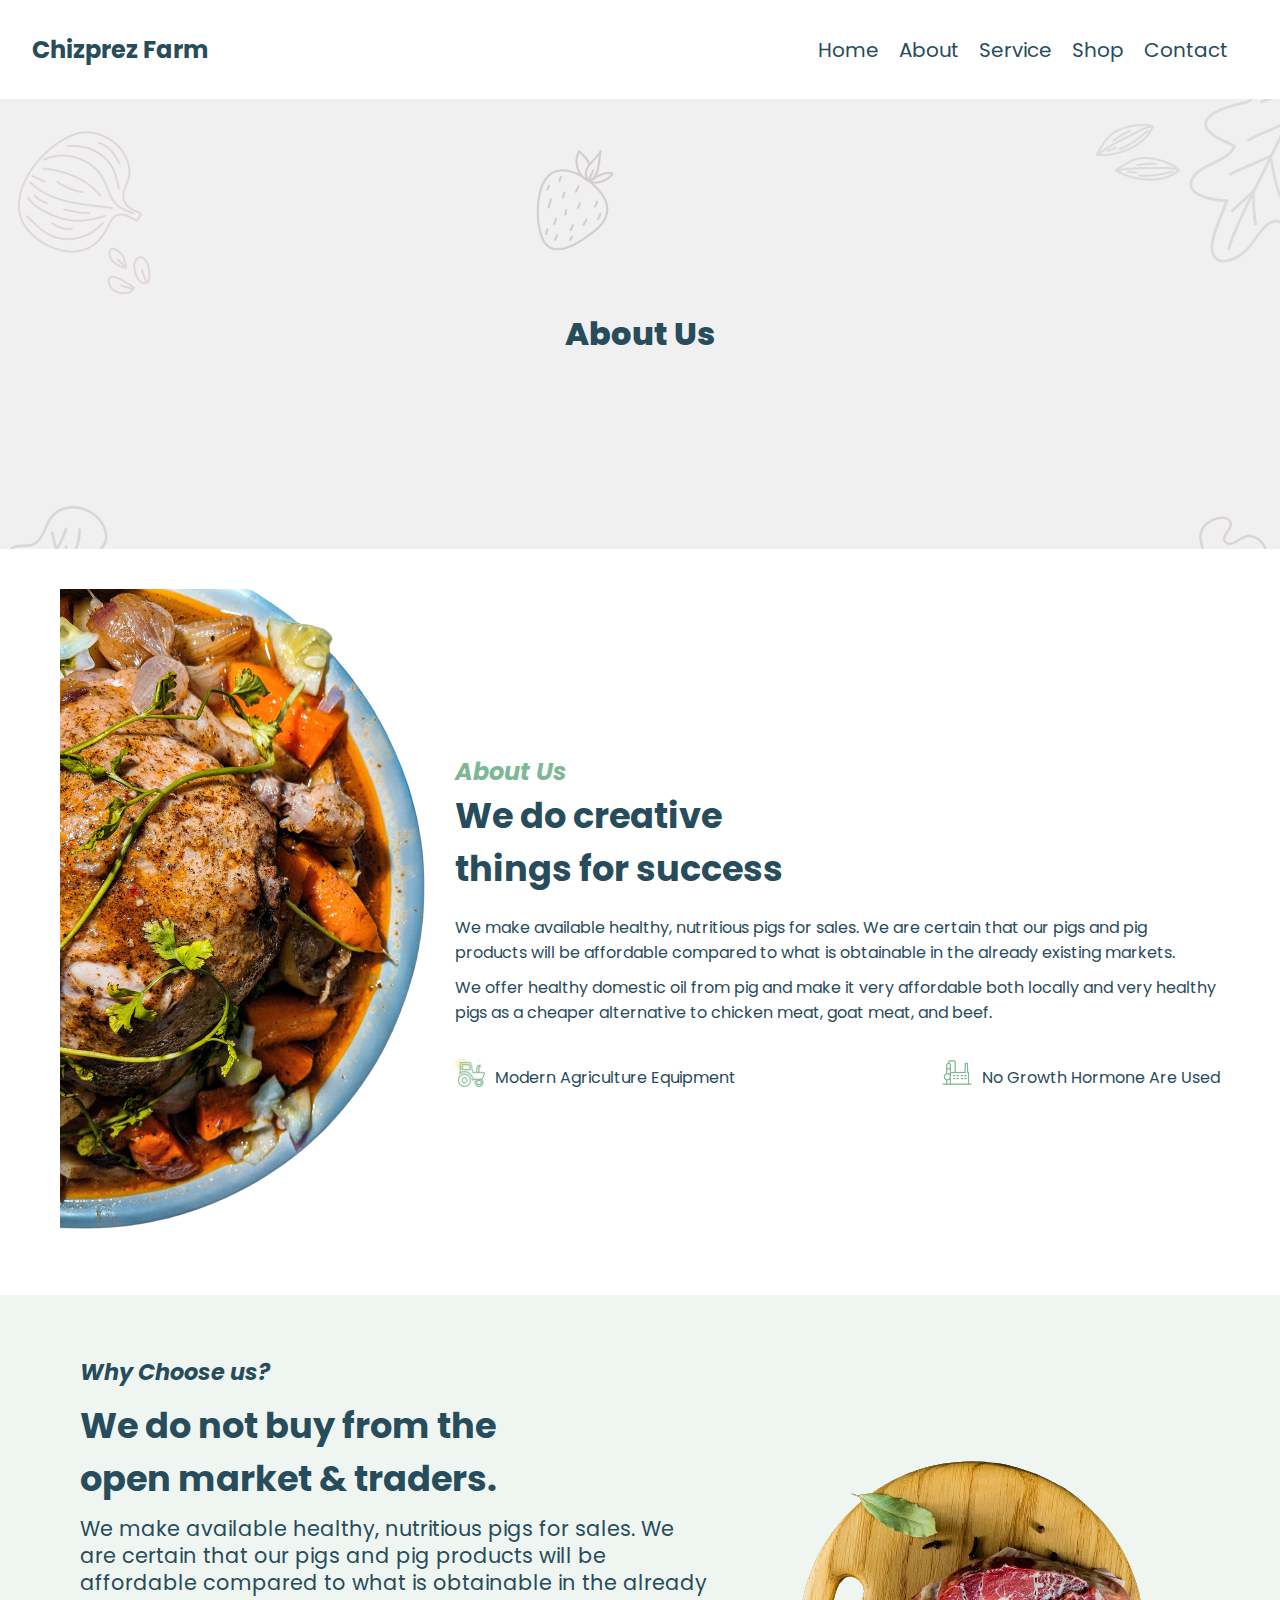
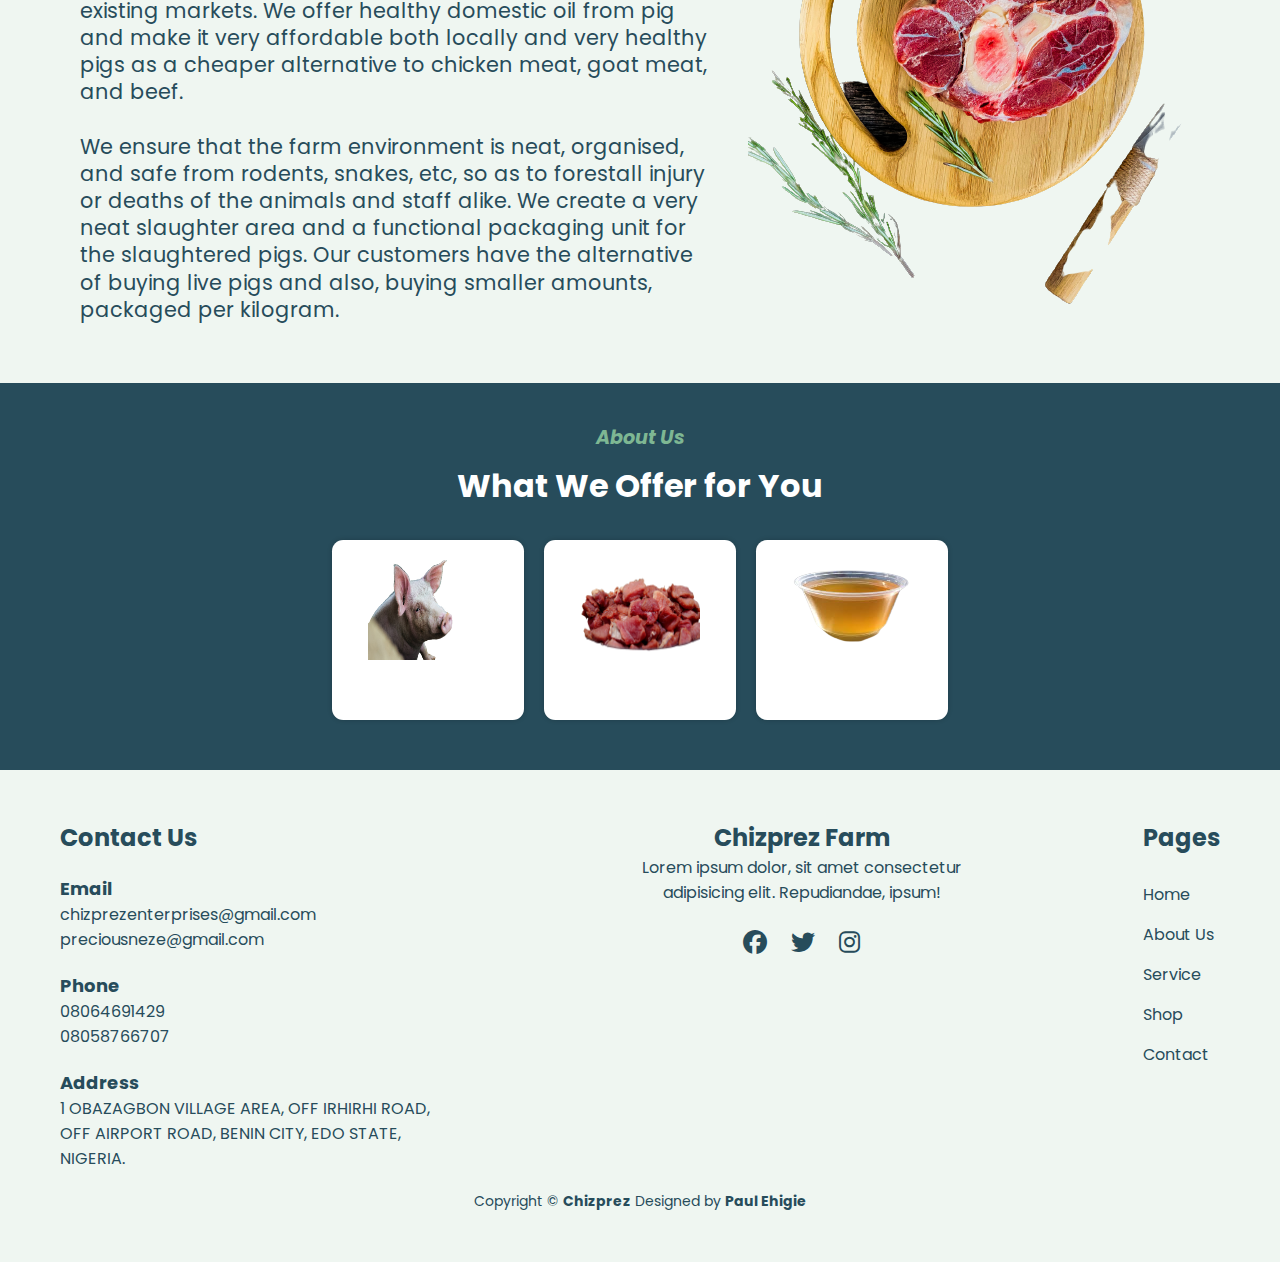
==== about.html @ ef642c14 "pushing the about page finished codes to the repo" ====
<!DOCTYPE html>
<html lang="en">
  <head>
    <meta charset="UTF-8" />
    <meta name="viewport" content="width=device-width, initial-scale=1.0" />
    <title>About Us</title>
    <link
      rel="stylesheet"
      href="https://cdnjs.cloudflare.com/ajax/libs/font-awesome/6.4.0/css/all.min.css"
    />

    <link rel="stylesheet" href="./styles/about.css" />
  </head>
  <body>
    <!-- Navbar -->
    <div class="nav-container">
      <header>
        <nav>
          <div class="logo">
            <h3>Chizprez Farm</h3>
          </div>

          <div class="menu">
            <ul class="menu-links">
              <li><a href="index.html">Home</a></li>
              <li><a href="#">About</a></li>
              <li><a href="#">Service</a></li>
              <li><a href="#">Shop</a></li>
              <li><a href="#">Contact</a></li>
            </ul>
          </div>

          <div class="hamburger-menu">
            <span class="bar"></span>
            <span class="bar"></span>
            <span class="bar"></span>
          </div>
        </nav>
      </header>
    </div>

    <!-- Hero Section -->
    <div class="hero-container">
      <div class="hero">
        <h1>About Us</h1>
      </div>
    </div>

    <!-- About Us Section -->
    <div class="about-container">
      <div class="container">
        <img src="./Images/hero.png" alt="image" />

        <div class="text">
          <h3>About Us</h3>
          <h2>
            We do creative <br />
            things for success
          </h2>

          <p>
            We make available healthy, nutritious pigs for sales. We are certain
            that our pigs and pig products will be affordable compared to what
            is obtainable in the already existing markets.
          </p>

          <p>
            We offer healthy domestic oil from pig and make it very affordable
            both locally and very healthy pigs as a cheaper alternative to
            chicken meat, goat meat, and beef.
          </p>

          <div class="more-info">
            <div class="info">
              <img src="./Images/Icon (4).svg" alt="icon" />
              <p>Modern Agriculture Equipment</p>
            </div>

            <div class="info">
              <img src="./Images/Chemical Plant.png" alt="icon" />
              <p>No growth hormone are used</p>
            </div>
          </div>
        </div>
      </div>
    </div>

    <!-- Why Choose Us -->
    <div class="choose-container">
      <div class="why-us">
        <div class="left-text">
          <h3>Why Choose us?</h3>

          <h1>
            We do not buy from the <br />
            open market & traders.
          </h1>

          <p>
            We make available healthy, nutritious pigs for sales. We are certain
            that our pigs and pig products will be affordable compared to what
            is obtainable in the already existing markets. We offer healthy
            domestic oil from pig and make it very affordable both locally and
            very healthy pigs as a cheaper alternative to chicken meat, goat
            meat, and beef. <br />
            <br />We ensure that the farm environment is neat, organised, and
            safe from rodents, snakes, etc, so as to forestall injury or deaths
            of the animals and staff alike. We create a very neat slaughter area
            and a functional packaging unit for the slaughtered pigs. Our
            customers have the alternative of buying live pigs and also, buying
            smaller amounts, packaged per kilogram.
          </p>
        </div>

        <img src="./Images/image.png" alt="pork" />
      </div>
    </div>

    <!-- What we offer section -->
    <div class="offer-container">
      <div class="offer">
        <h4>About Us</h4>
        <h1>What We Offer for You</h1>

        <div class="card-container">
          <div class="card">
            <div class="card-detail">
              <img src="./Images/pig 2.png" alt="" pig />
              <p>Pig</p>
            </div>
          </div>

          <div class="card">
            <div class="card-detail">
              <img src="./Images/pork.png" alt="" pig />
              <p>Pork</p>
            </div>
          </div>

          <div class="card">
            <div class="card-detail">
              <img src="./Images/pork oil.png" alt="" pig />
              <p>Pork Oil</p>
            </div>
          </div>
        </div>
      </div>
    </div>

    <!-- Footer Section -->
    <footer>
      <div class="footer-container">
        <div class="footer-info">
          <h2>Contact Us</h2>

          <div class="detail">
            <h5>Email</h5>
            <p>
              chizprezenterprises@gmail.com <br />
              preciousneze@gmail.com
            </p>
          </div>

          <div class="detail">
            <h5>Phone</h5>
            <p>08064691429 <br />08058766707</p>
          </div>

          <div class="detail">
            <h5>Address</h5>
            <p>
              1 OBAZAGBON VILLAGE AREA, OFF IRHIRHI ROAD, <br />
              OFF AIRPORT ROAD, BENIN CITY, EDO STATE, NIGERIA.
            </p>
          </div>
        </div>

        <div class="social-icon">
          <div class="logo">
            <h3>Chizprez Farm</h3>
          </div>

          <p>
            Lorem ipsum dolor, sit amet consectetur adipisicing elit.
            Repudiandae, ipsum!
          </p>

          <div class="icon">
            <span><i class="fa-brands fa-facebook"></i></span>
            <span><i class="fa-brands fa-twitter"></i></span>
            <span><i class="fa-brands fa-instagram"></i></span>
          </div>
        </div>

        <div class="pages">
          <h2>Pages</h2>
          <p><a href="index.html">Home</a></p>
          <p><a href="#">About Us</a></p>
          <p><a href="#">Service</a></p>
          <p><a href="#">Shop</a></p>
          <p><a href="#">Contact</a></p>
        </div>
      </div>

      <div class="copyright">
        <p>
          Copyright &copy; <span>Chizprez</span> Designed by
          <span
            ><a href="https://www.linkedin.com/in/paulehigie"
              >Paul Ehigie</a
            ></span
          >
        </p>
      </div>
    </footer>

    <script src="index.js"></script>
  </body>
</html>
---- styles/about.css ----
@import url("https://fonts.googleapis.com/css2?family=Montserrat:ital,wght@1,300&family=Poppins:wght@300;500&family=Quicksand&display=swap");

* {
    margin: 0;
    padding: 0;
    box-sizing: border-box;
}

:root {
    --darkgray: #274c5b;
    --white: hsl(0, 0%, 100%);
    --lightash: #7eb793;
    --lightpurple: #d4d4de;
    --gray: #525c60;
    --lightgray: #eff6f1;
}

a {
    text-decoration: none;
}

body {
    color: var(--darkgray);
    font-family: "Poppins", sans-serif;
    background-color: var(--white);
}

/* Nabar Section Styling */
.nav-container {
    background-color: var(--white);
    color: var(--darkgray);
    padding: 2rem;
}

nav {
    display: flex;
    justify-content: space-between;
    align-items: center;
}

.logo h3 {
    font-size: 24px;
    font-weight: bold;
}

.menu ul {
    list-style: none;
    display: flex;
}

.menu li {
    margin-right: 20px;
}

.menu a {
    text-decoration: none;
    color: var(--darkgray);
    /* font-weight: bold; */
    font-size: 20px;
}

.hamburger-menu {
    display: none;
    cursor: pointer;
}

.hamburger-menu .bar {
    width: 25px;
    height: 3px;
    margin: 5px;
    background-color: #333;
    transition: all 0.3s ease-in-out;
    display: block;
}

/* About Us Styling */
.hero-container {
    display: flex;
    justify-content: center;
    align-items: center;
    background-color: #f0f0f0;
    padding: 20px;
    background-image: url('../Images/Background.png');
    background-repeat: no-repeat;
    background-size: cover;
    height: 50vh;
}

.hero h1 {
    font-size: 2rem;
    margin-top: 20px;
    color: var(--darkgray);
    text-align: center;
    font-weight: 800;
}

/* About Section Styling */
.about-container {
    background-color: var(--white);
    padding: 20px;
}

.container {
    display: flex;
    flex-wrap: wrap;
    justify-content: center;
    align-items: center;
    max-width: 1200px;
    margin: 0 auto;
    padding: 20px;
}

.container img {
    max-width: 100%;
    height: auto;
    margin-right: 20px;
}

.text {
    flex: 1;
    text-align: left;
}

.text h3 {
    font-size: 1.5rem;
    font-style: italic;
    color: var(--lightash);
}

.text h2 {
    font-size: 2.2rem;
}

.text p {
    margin-top: 10px;
    font-size: 1rem;
}

.more-info {
    display: flex;
    flex-wrap: wrap;
    justify-content: space-between;
    margin-top: 20px;
}

.info {
    display: flex;
    align-items: center;
    margin-top: 10px;
}

.info img {
    width: 30px;
    margin-right: 10px;
}

.info p {
    font-size: 1rem;
    text-transform: capitalize;
}

/*Choose Us Section Styling */
.choose-container {
    background-color: var(--lightgray);
    padding: 20px;
}

.why-us {
    display: flex;
    flex-wrap: wrap;
    justify-content: center;
    align-items: center;
    max-width: 1200px;
    margin: 0 auto;
    padding: 20px;
}

.left-text {
    flex: 1;
    text-align: left;
    padding: 20px;
}

.left-text h3 {
    font-size: 1.4rem;
    font-style: italic;
}

.left-text h1 {
    font-size: 2.2rem;
    margin-top: 10px;
}

.left-text p {
    font-size: 1.3rem;
    margin-top: 10px;
    line-height: 1.7rem;
}

.why-us img {
    max-width: 100%;
    height: auto;
    margin-left: 20px;
}

/* Offer Section  Styling*/
.offer-container {
    background-color: var(--darkgray);
    padding: 20px;
}

.offer {
    display: flex;
    flex-direction: column;
    justify-content: center;
    align-items: center;
    text-align: center;
    max-width: 1200px;
    margin: 0 auto;
    padding: 20px;
}

.offer h4 {
    font-size: 1.2rem;
    color: var(--lightash);
    font-style: italic;
}

.offer h1 {
    font-size: 2rem;
    margin-top: 10px;
    color: var(--white);
}

.card-container {
    display: flex;
    justify-content: center;
    align-items: center;
    margin-top: 20px;
}

.card {
    flex: 1;
    padding: 20px;
    text-align: center;
    background-color: var(--white);
    margin: 10px;
    box-shadow: 0px 0px 5px rgba(0, 0, 0, 0.2);
    border-radius: .7rem;
    height: 20vh;
    width: 15vw;
}

.card-detail {
    margin: 0 auto;
}

.card img {
    width: 120px;
    height: 100px;
}

.card p {
    font-size: 1.2rem;
    margin-top: 20px;
    color: var(--white);
}

/* Footer Section Styling */
footer {
    background-color: var(--lightgray);
    color: var(--darkgray);
    padding: 50px 0;
}

.footer-container {
    display: flex;
    flex-wrap: wrap;
    justify-content: space-between;
    max-width: 1200px;
    margin: 0 auto;
    padding: 0 20px;
}

.footer-info {
    flex: 1;
    max-width: 400px;
}

h2 {
    font-size: 24px;
    margin-bottom: 20px;
}

.detail {
    margin-bottom: 20px;
}

.detail h5 {
    font-size: 18px;
}

.detail p {
    font-size: 16px;
}

.social-icon {
    flex: 1;
    max-width: 400px;
    text-align: center;
}

.logo h3 {
    font-size: 24px;
}

.icon {
    margin-top: 20px;
}

.icon span {
    font-size: 24px;
    margin: 0 10px;
    color: var(--darkgray);
    cursor: pointer;
}

.copyright {
    flex: 1;
    text-align: center;
}

.copyright p {
    font-size: 14px;
}

.copyright span {
    font-weight: bold;
}

.copyright span a {
    color: var(--darkgray);
}

.pages a {
    color: var(--darkgray);
    line-height: 2.5rem;
}




@media screen and (max-width: 768px) {
    .menu ul {
        flex-direction: column;
        text-align: center;
    }

    .menu li {
        margin-bottom: 10px;
        margin-right: 0;
    }

    .menu {
        display: none;
        margin: auto;
        flex-direction: column;
        position: absolute;
        top: 70px;
        left: 0;
        right: 0;
        background-color: #fff;
        z-index: 1;
        padding: 20px;
        box-shadow: 0px 0px 10px rgba(0, 0, 0, 0.1);
    }

    .menu.show {
        display: flex;
        flex-direction: column;
    }

    .menu-links {
        display: flex;
        flex-direction: column;
    }

    .hamburger-menu {
        display: block;
        z-index: 100;
    }

    .hamburger-menu.active .bar:nth-child(1) {
        transform: translateY(8px) rotate(45deg);
    }

    .hamburger-menu.active .bar:nth-child(2) {
        opacity: 0;
    }

    .hamburger-menu.active .bar:nth-child(3) {
        transform: translateY(-8px) rotate(-45deg);
    }

    .container,
    .why-us {
        display: flex;
        flex-direction: column;
    }

    .footer-container {
        flex-direction: column;
        align-items: center;
        text-align: center;
    }

    .footer-info,
    .social-icon,
    .copyright {
        margin-bottom: 30px;
        text-align: center;
    }

    .copyright {
        margin-top: 1rem;
    }
}

@media screen and (max-width: 600px) {
    .card-container {
        display: flex;
        flex-direction: column;
    }

    .card {
        width: auto;
    }

    .card p {
        color: var(--darkgray);
    }
}
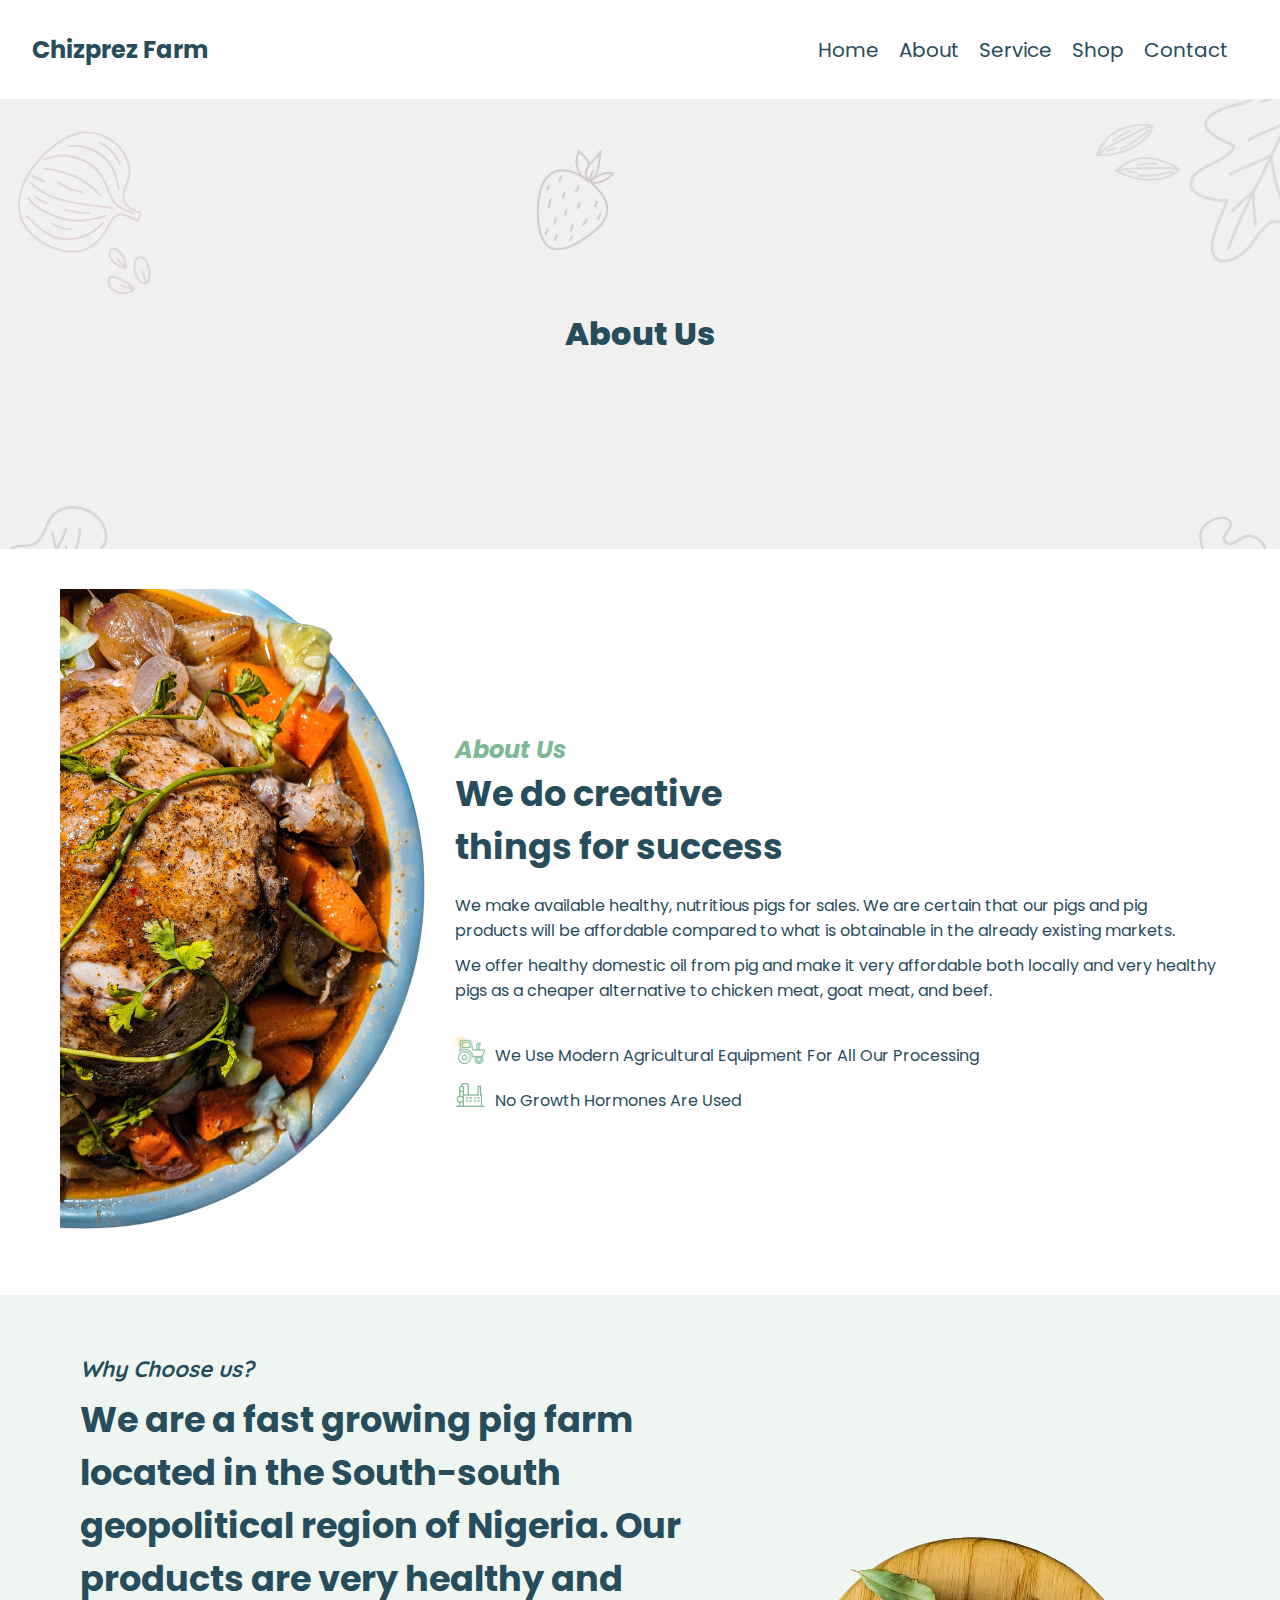
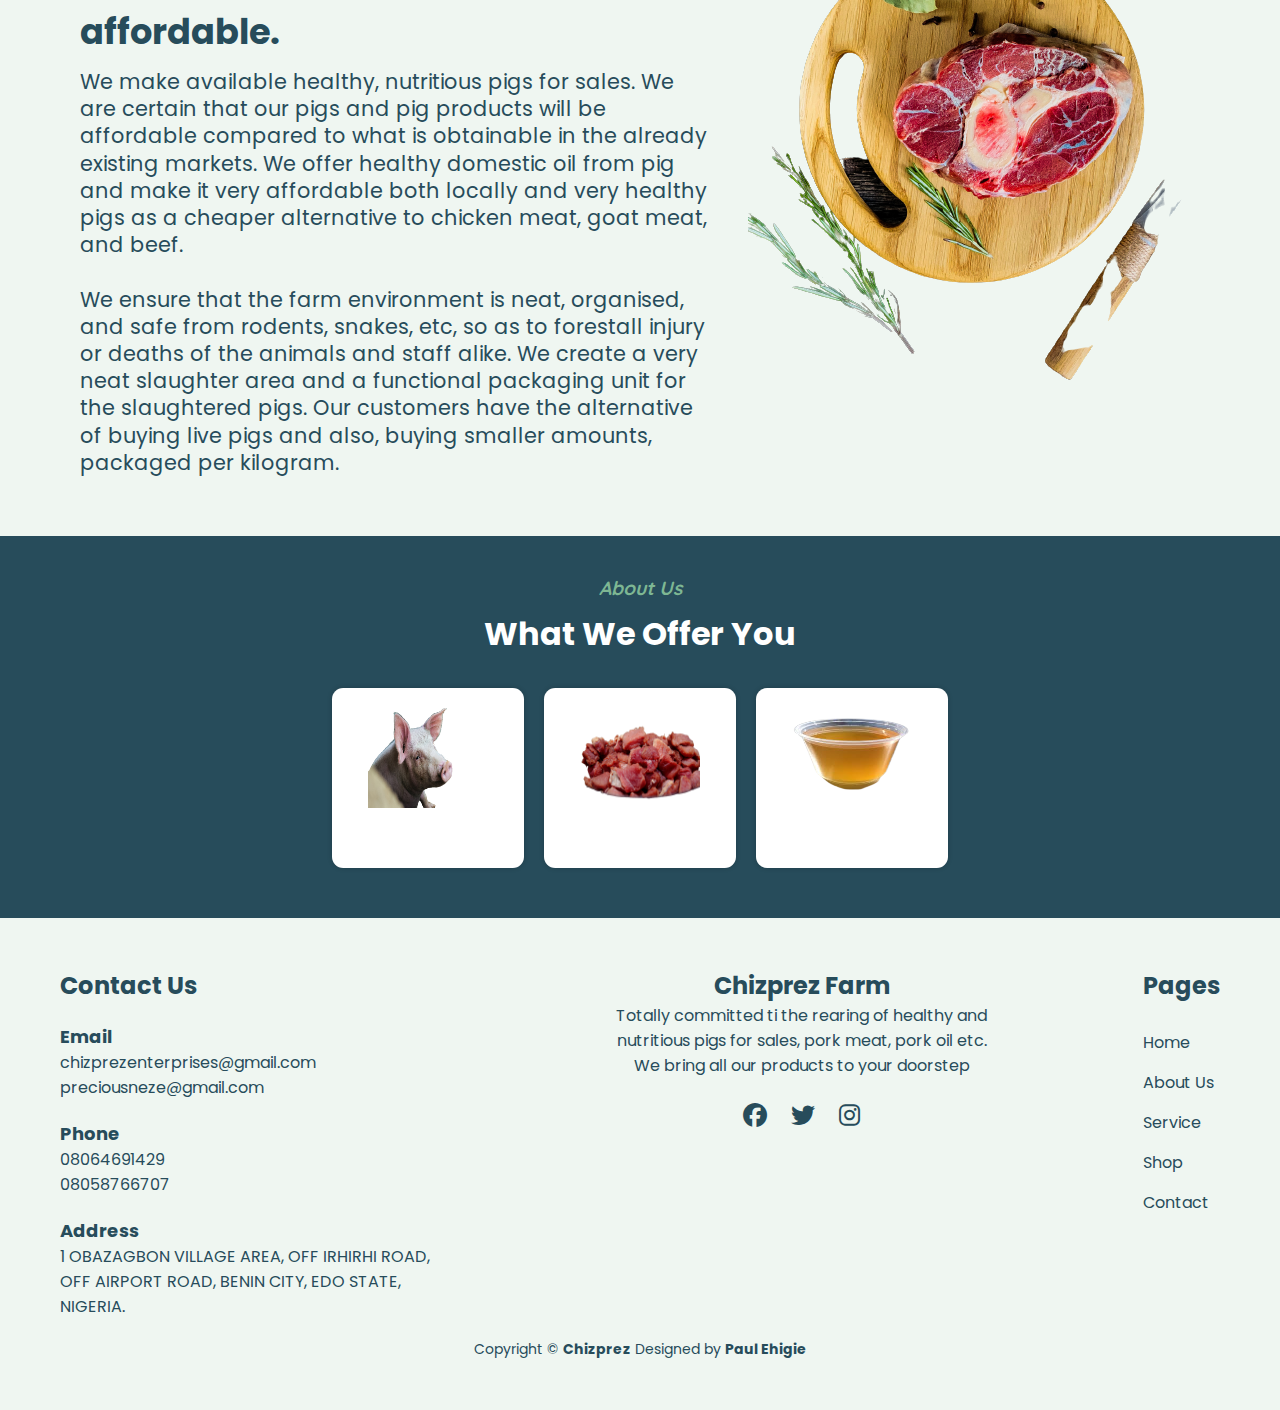
==== commit f77b21cb: "completed the contact page" ====
--- a/about.html
+++ b/about.html
@@ -24,9 +24,9 @@
             <ul class="menu-links">
               <li><a href="index.html">Home</a></li>
               <li><a href="#">About</a></li>
-              <li><a href="#">Service</a></li>
+              <li><a href="services.html">Service</a></li>
               <li><a href="#">Shop</a></li>
-              <li><a href="#">Contact</a></li>
+              <li><a href="contact.html">Contact</a></li>
             </ul>
           </div>
 
@@ -73,12 +73,12 @@
           <div class="more-info">
             <div class="info">
               <img src="./Images/Icon (4).svg" alt="icon" />
-              <p>Modern Agriculture Equipment</p>
+              <p>We use modern agricultural equipment for all our processing</p>
             </div>
 
             <div class="info">
               <img src="./Images/Chemical Plant.png" alt="icon" />
-              <p>No growth hormone are used</p>
+              <p>No growth hormones are used</p>
             </div>
           </div>
         </div>
@@ -92,8 +92,9 @@
           <h3>Why Choose us?</h3>
 
           <h1>
-            We do not buy from the <br />
-            open market & traders.
+            We are a fast growing pig farm located in the South-south geopolitical region of Nigeria.
+
+            Our products are very healthy and affordable.
           </h1>
 
           <p>
@@ -120,7 +121,7 @@
     <div class="offer-container">
       <div class="offer">
         <h4>About Us</h4>
-        <h1>What We Offer for You</h1>
+        <h1>What We Offer You</h1>
 
         <div class="card-container">
           <div class="card">
@@ -181,8 +182,9 @@
           </div>
 
           <p>
-            Lorem ipsum dolor, sit amet consectetur adipisicing elit.
-            Repudiandae, ipsum!
+            Totally committed ti the rearing of healthy and nutritious pigs for
+            sales, pork meat, pork oil etc. <br />
+            We bring all our products to your doorstep
           </p>
 
           <div class="icon">
@@ -196,9 +198,9 @@
           <h2>Pages</h2>
           <p><a href="index.html">Home</a></p>
           <p><a href="#">About Us</a></p>
-          <p><a href="#">Service</a></p>
+          <p><a href="services.html">Service</a></p>
           <p><a href="#">Shop</a></p>
-          <p><a href="#">Contact</a></p>
+          <p><a href="contact.html">Contact</a></p>
         </div>
       </div>
 
--- a/styles/about.css
+++ b/styles/about.css
@@ -55,7 +55,6 @@
 .menu a {
     text-decoration: none;
     color: var(--darkgray);
-    /* font-weight: bold; */
     font-size: 20px;
 }
 
@@ -184,6 +183,7 @@
 .left-text h3 {
     font-size: 1.4rem;
     font-style: italic;
+    font-family: "Quicksand", sans-serif;
 }
 
 .left-text h1 {
@@ -224,6 +224,7 @@
     font-size: 1.2rem;
     color: var(--lightash);
     font-style: italic;
+    font-family: "Quicksand", sans-serif;
 }
 
 .offer h1 {
@@ -283,7 +284,7 @@
 }
 
 .footer-info {
-    flex: 1;
+    /* flex: 1; */
     max-width: 400px;
 }
 
@@ -346,9 +347,6 @@
     color: var(--darkgray);
     line-height: 2.5rem;
 }
-
-
-
 
 @media screen and (max-width: 768px) {
     .menu ul {
@@ -439,4 +437,8 @@
     .card p {
         color: var(--darkgray);
     }
+
+    .social-icon p {
+        line-height: 1.6rem;
+    }
 }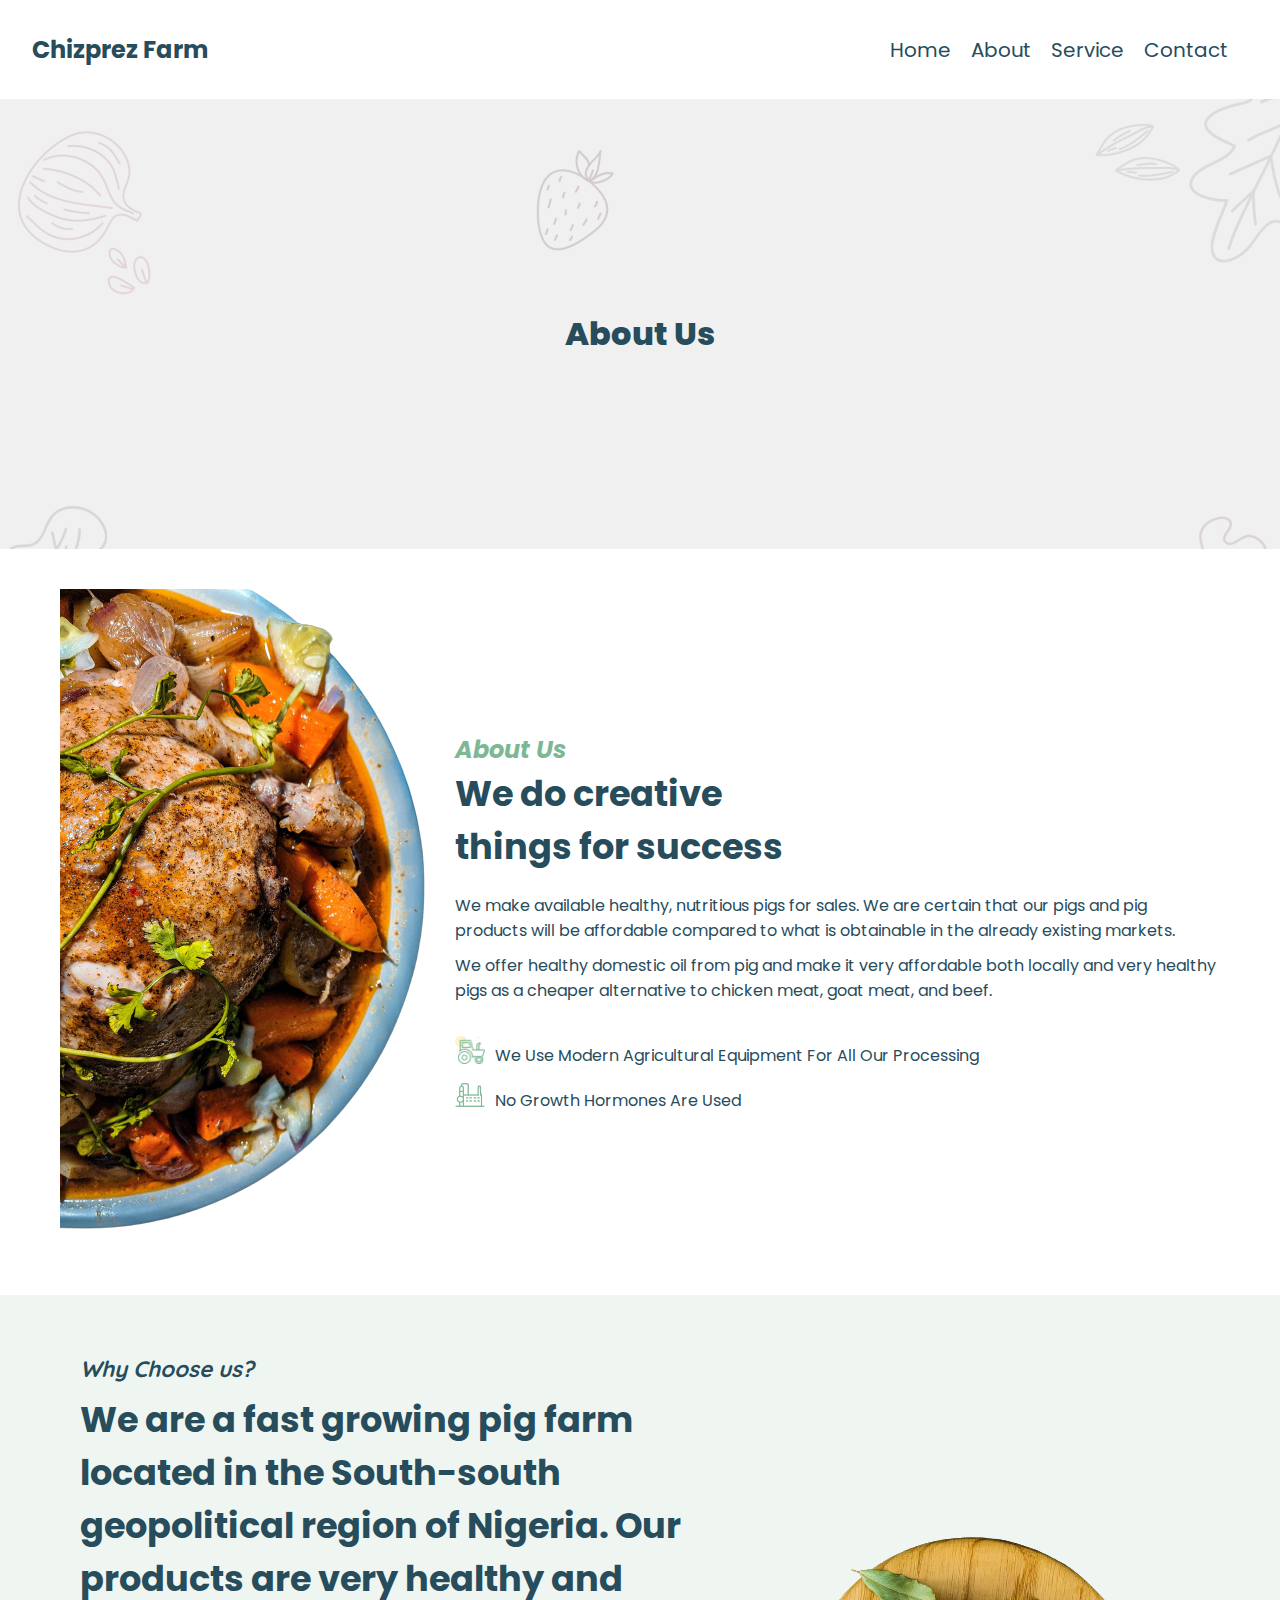
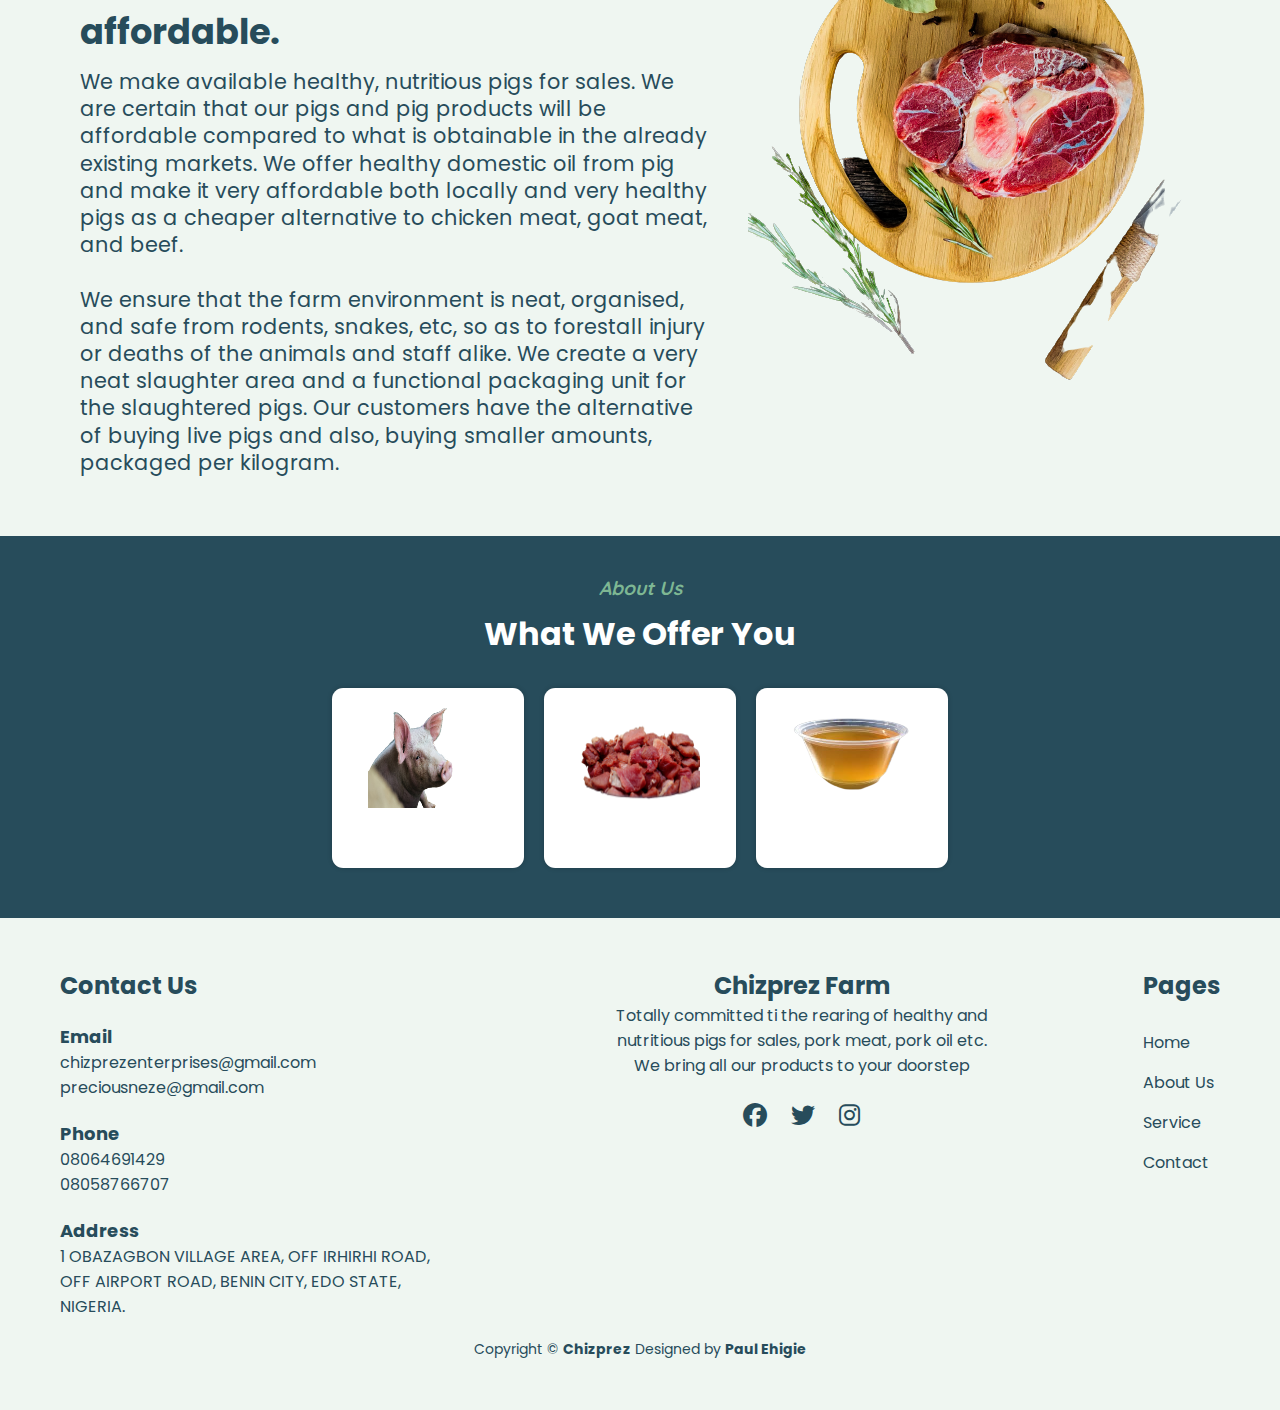
==== commit 111d43d8: "made some changes to the service page" ====
--- a/about.html
+++ b/about.html
@@ -25,7 +25,6 @@
               <li><a href="index.html">Home</a></li>
               <li><a href="#">About</a></li>
               <li><a href="services.html">Service</a></li>
-              <li><a href="#">Shop</a></li>
               <li><a href="contact.html">Contact</a></li>
             </ul>
           </div>
@@ -199,7 +198,6 @@
           <p><a href="index.html">Home</a></p>
           <p><a href="#">About Us</a></p>
           <p><a href="services.html">Service</a></p>
-          <p><a href="#">Shop</a></p>
           <p><a href="contact.html">Contact</a></p>
         </div>
       </div>
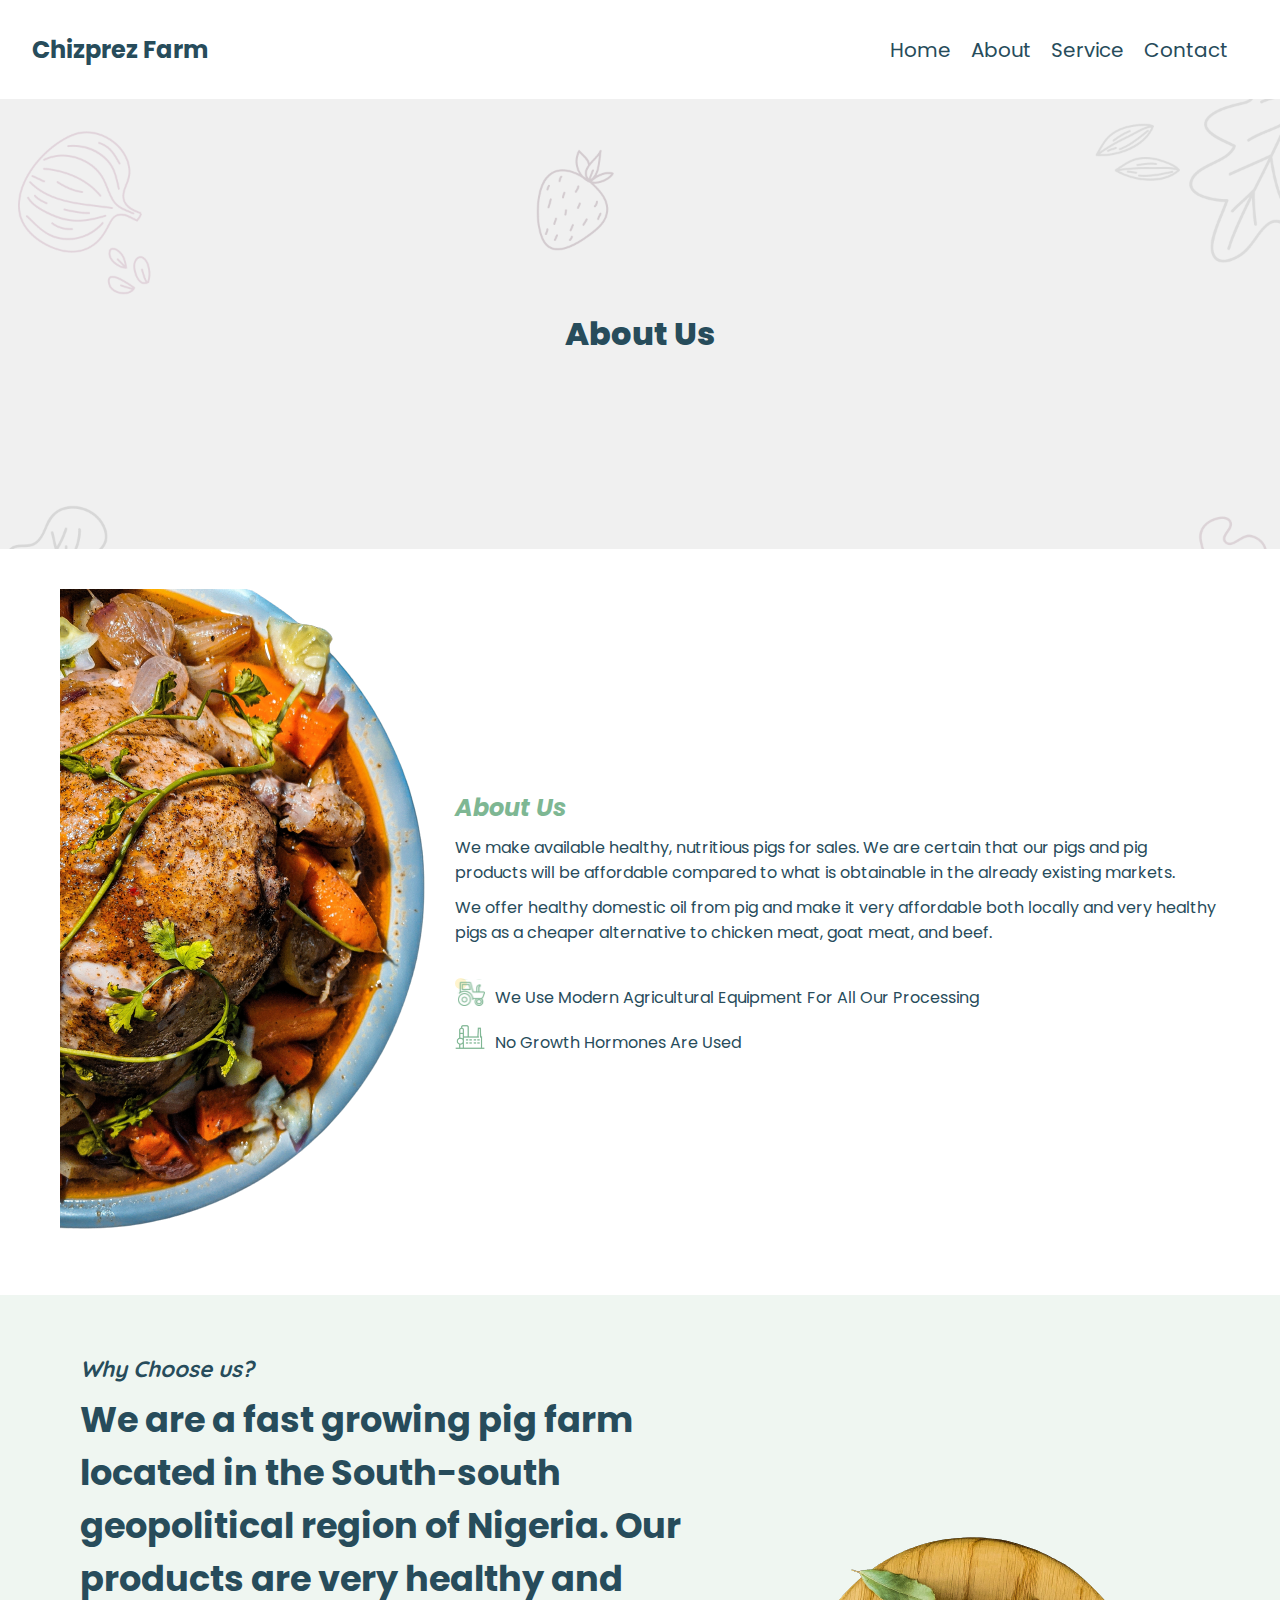
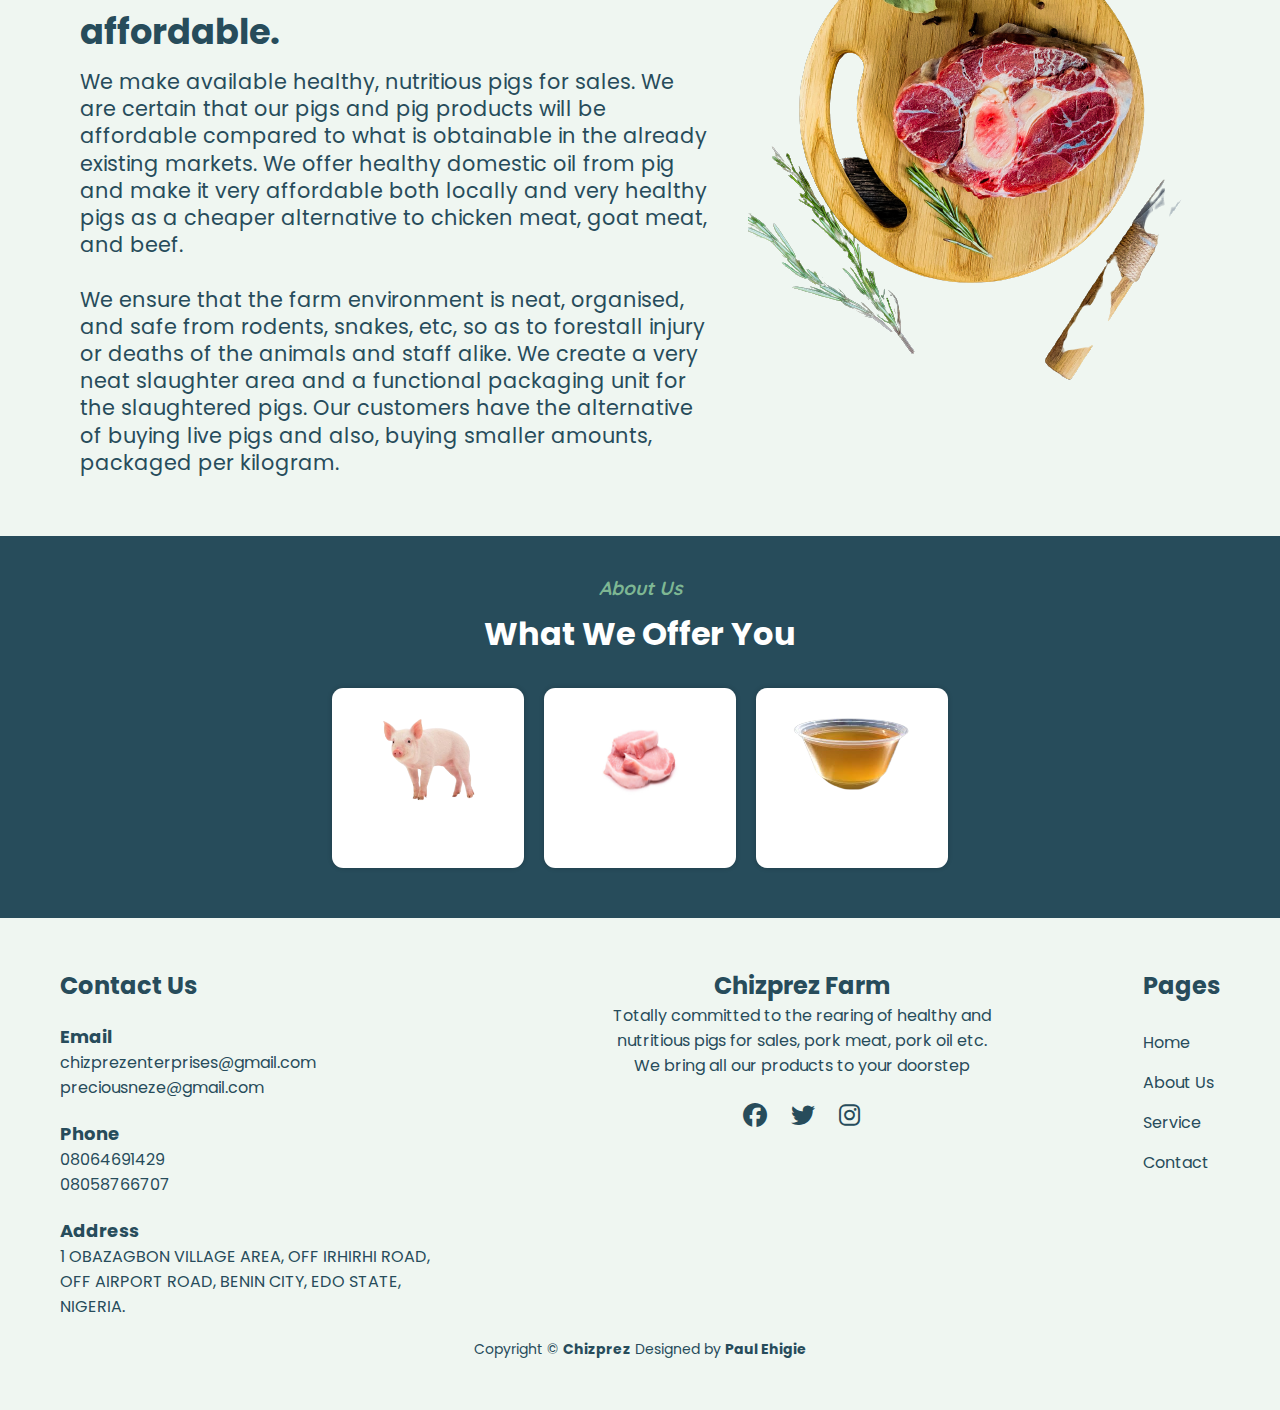
==== commit 89bdcade: "made final touches to the website" ====
--- a/about.html
+++ b/about.html
@@ -52,10 +52,6 @@
 
         <div class="text">
           <h3>About Us</h3>
-          <h2>
-            We do creative <br />
-            things for success
-          </h2>
 
           <p>
             We make available healthy, nutritious pigs for sales. We are certain
@@ -125,14 +121,14 @@
         <div class="card-container">
           <div class="card">
             <div class="card-detail">
-              <img src="./Images/pig 2.png" alt="" pig />
+              <img src="./Images/photo 1.png" alt="" pig />
               <p>Pig</p>
             </div>
           </div>
 
           <div class="card">
             <div class="card-detail">
-              <img src="./Images/pork.png" alt="" pig />
+              <img src="./Images/poork.jpg" alt="" pig />
               <p>Pork</p>
             </div>
           </div>
@@ -181,7 +177,7 @@
           </div>
 
           <p>
-            Totally committed ti the rearing of healthy and nutritious pigs for
+            Totally committed to the rearing of healthy and nutritious pigs for
             sales, pork meat, pork oil etc. <br />
             We bring all our products to your doorstep
           </p>
--- a/styles/about.css
+++ b/styles/about.css
@@ -438,6 +438,14 @@
         color: var(--darkgray);
     }
 
+    .left-text h1 {
+        font-size: 1.7rem;
+    }
+
+    .left-text p {
+        font-size: 1rem;
+    }
+
     .social-icon p {
         line-height: 1.6rem;
     }
